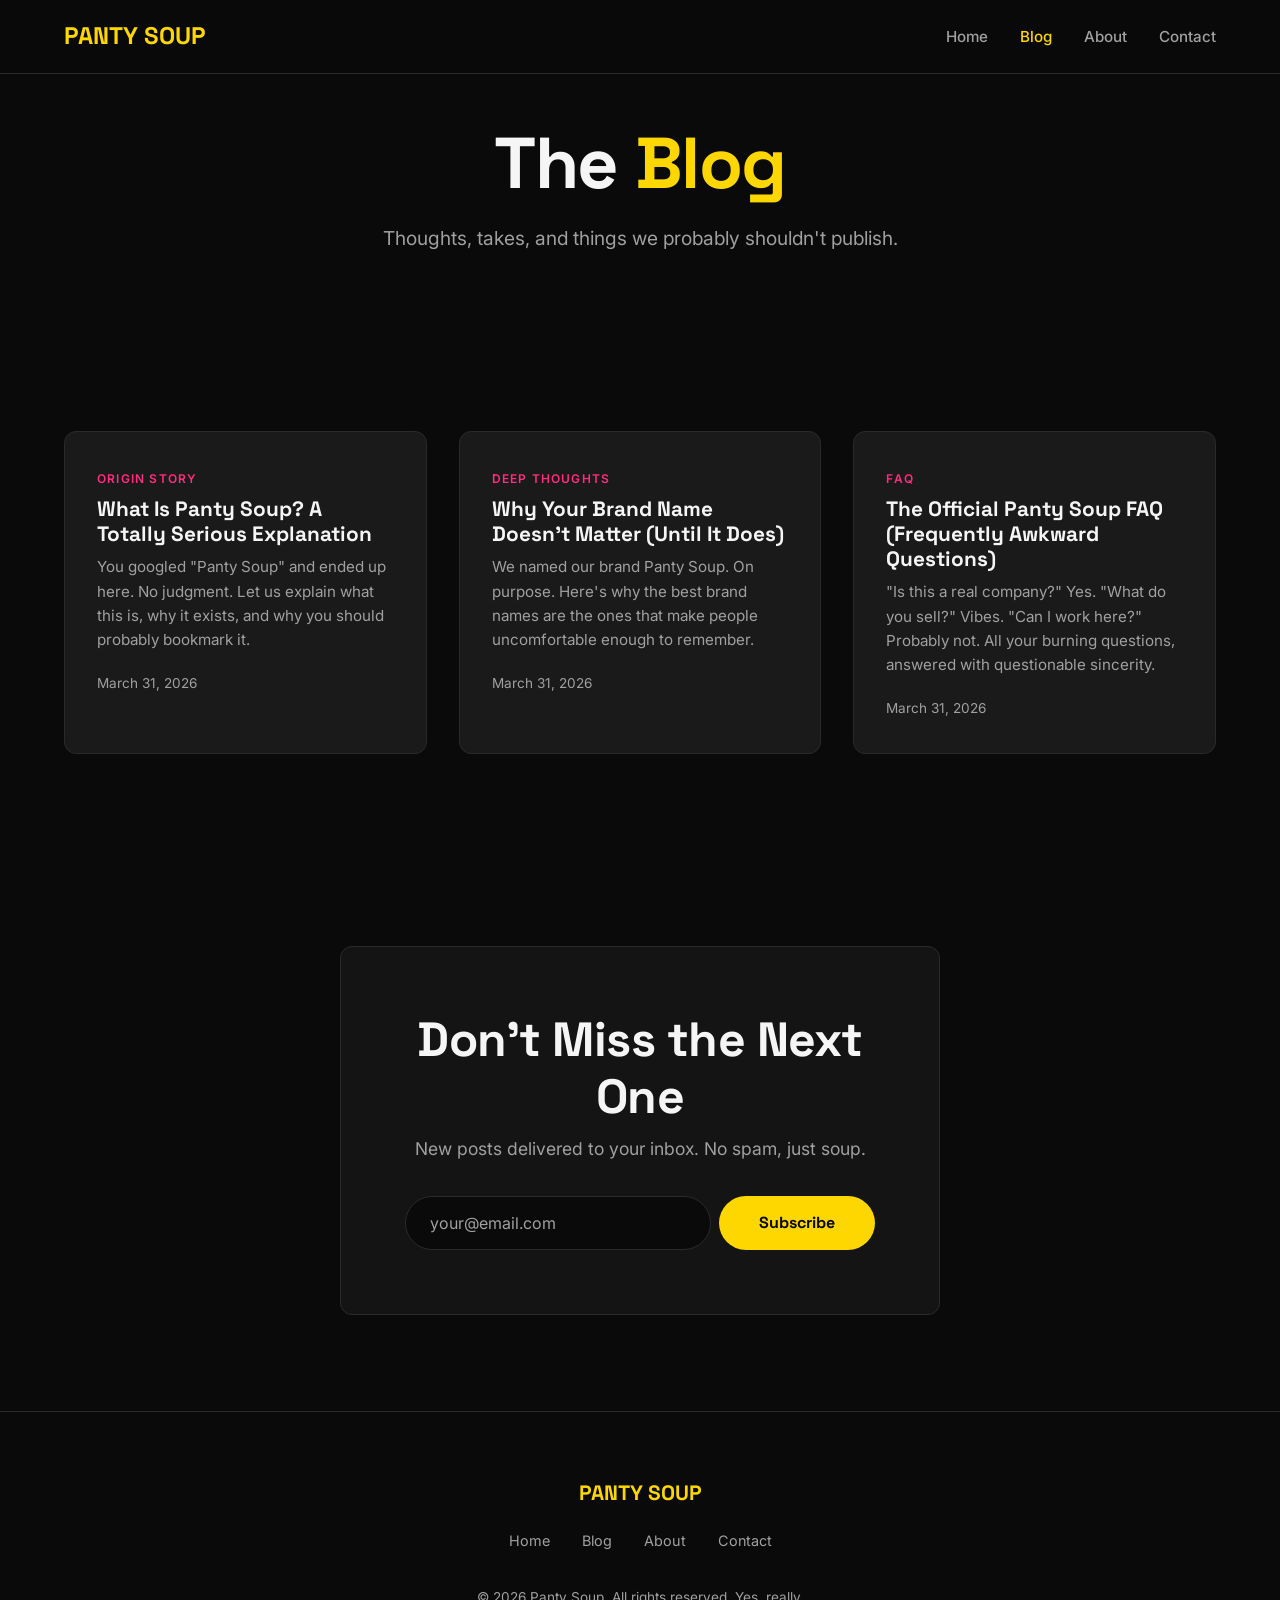
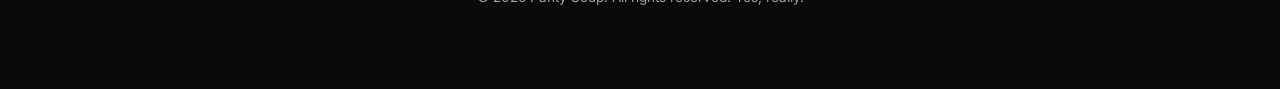
==== blog/index.html @ 55fd9676 "Initial launch: Panty Soup brand site with homepage, about, blog, 3 seed posts, SEO infrastructure" ====
<!DOCTYPE html>
<html lang="en">
<head>
  <meta charset="UTF-8">
  <meta name="viewport" content="width=device-width, initial-scale=1.0">
  <title>Panty Soup Blog — Comedy, Chaos, and Questionable Content</title>
  <meta name="description" content="The Panty Soup blog. Articles about branding, humor, the internet, and things that probably shouldn't be published. Read at your own risk.">
  <meta name="keywords" content="panty soup blog, funny articles, comedy blog, humor brand blog, absurdist content">
  <link rel="canonical" href="https://pantysoup.co/blog/">

  <!-- OpenGraph -->
  <meta property="og:title" content="Panty Soup Blog — Comedy, Chaos, and Questionable Content">
  <meta property="og:description" content="Articles about branding, humor, the internet, and things that probably shouldn't be published.">
  <meta property="og:url" content="https://pantysoup.co/blog/">
  <meta property="og:type" content="website">
  <meta property="og:site_name" content="Panty Soup">

  <!-- Twitter Card -->
  <meta name="twitter:card" content="summary_large_image">
  <meta name="twitter:title" content="Panty Soup Blog — Comedy, Chaos, and Questionable Content">
  <meta name="twitter:description" content="Articles about branding, humor, the internet, and things that probably shouldn't be published.">

  <!-- Fonts -->
  <link rel="preconnect" href="https://fonts.googleapis.com">
  <link rel="preconnect" href="https://fonts.gstatic.com" crossorigin>
  <link href="https://fonts.googleapis.com/css2?family=Inter:wght@400;500;600&family=Space+Grotesk:wght@500;700&display=swap" rel="stylesheet">

  <link rel="stylesheet" href="../styles.css">
</head>
<body>

  <!-- Navigation -->
  <nav class="nav" aria-label="Main navigation">
    <div class="container nav__inner">
      <a href="/" class="nav__logo" aria-label="Panty Soup Home">PANTY SOUP</a>
      <ul class="nav__links">
        <li><a href="/">Home</a></li>
        <li><a href="/blog/" class="active">Blog</a></li>
        <li><a href="/about.html">About</a></li>
        <li><a href="/contact.html">Contact</a></li>
      </ul>
      <button class="nav__hamburger" aria-label="Toggle navigation menu" aria-expanded="false">
        <span></span>
        <span></span>
        <span></span>
      </button>
    </div>
  </nav>

  <!-- Page Header -->
  <section class="page-header">
    <div class="container">
      <h1 class="page-header__title">The <span class="highlight">Blog</span></h1>
      <p class="page-header__subtitle">Thoughts, takes, and things we probably shouldn't publish.</p>
    </div>
  </section>

  <!-- Blog Listing -->
  <section>
    <div class="container">
      <div class="blog-grid">

        <article class="blog-card">
          <div class="blog-card__content">
            <span class="blog-card__tag">Origin Story</span>
            <h3 class="blog-card__title">
              <a href="/blog/what-is-panty-soup.html">What Is Panty Soup? A Totally Serious Explanation</a>
            </h3>
            <p class="blog-card__excerpt">
              You googled "Panty Soup" and ended up here. No judgment. Let us explain what this is, why it exists, and why you should probably bookmark it.
            </p>
            <span class="blog-card__meta">March 31, 2026</span>
          </div>
        </article>

        <article class="blog-card">
          <div class="blog-card__content">
            <span class="blog-card__tag">Deep Thoughts</span>
            <h3 class="blog-card__title">
              <a href="/blog/why-brand-names-dont-matter.html">Why Your Brand Name Doesn't Matter (Until It Does)</a>
            </h3>
            <p class="blog-card__excerpt">
              We named our brand Panty Soup. On purpose. Here's why the best brand names are the ones that make people uncomfortable enough to remember.
            </p>
            <span class="blog-card__meta">March 31, 2026</span>
          </div>
        </article>

        <article class="blog-card">
          <div class="blog-card__content">
            <span class="blog-card__tag">FAQ</span>
            <h3 class="blog-card__title">
              <a href="/blog/panty-soup-faq.html">The Official Panty Soup FAQ (Frequently Awkward Questions)</a>
            </h3>
            <p class="blog-card__excerpt">
              "Is this a real company?" Yes. "What do you sell?" Vibes. "Can I work here?" Probably not. All your burning questions, answered with questionable sincerity.
            </p>
            <span class="blog-card__meta">March 31, 2026</span>
          </div>
        </article>

      </div>
    </div>
  </section>

  <!-- Email Signup -->
  <section>
    <div class="container">
      <div class="signup">
        <h2 class="signup__title">Don't Miss the Next One</h2>
        <p class="signup__subtitle">New posts delivered to your inbox. No spam, just soup.</p>
        <form class="signup__form" action="https://formspree.io/f/YOUR_FORM_ID" method="POST">
          <input type="email" name="email" class="signup__input" placeholder="your@email.com" required aria-label="Email address">
          <button type="submit" class="btn btn--primary">Subscribe</button>
        </form>
      </div>
    </div>
  </section>

  <!-- Footer -->
  <footer class="footer">
    <div class="container">
      <p class="footer__brand">PANTY SOUP</p>
      <ul class="footer__links">
        <li><a href="/">Home</a></li>
        <li><a href="/blog/">Blog</a></li>
        <li><a href="/about.html">About</a></li>
        <li><a href="/contact.html">Contact</a></li>
      </ul>
      <p class="footer__copy">&copy; <span id="year"></span> Panty Soup. All rights reserved. Yes, really.</p>
    </div>
  </footer>

  <script src="../script.js"></script>
</body>
</html>
---- styles.css ----
/* ============================================
   PANTY SOUP — Brand Design System
   ============================================ */

/* CSS Custom Properties */
:root {
  --color-bg: #0a0a0a;
  --color-bg-alt: #141414;
  --color-bg-card: #1a1a1a;
  --color-text: #f5f5f5;
  --color-text-muted: #a0a0a0;
  --color-primary: #FFD700;
  --color-accent: #FF2D7B;
  --color-border: #2a2a2a;
  --font-display: 'Space Grotesk', sans-serif;
  --font-body: 'Inter', sans-serif;
  --max-width: 1200px;
  --max-width-content: 800px;
  --spacing-xs: 0.5rem;
  --spacing-sm: 1rem;
  --spacing-md: 2rem;
  --spacing-lg: 4rem;
  --spacing-xl: 6rem;
  --radius: 12px;
  --transition: 0.3s ease;
}

/* Reset */
*, *::before, *::after {
  margin: 0;
  padding: 0;
  box-sizing: border-box;
}

html {
  scroll-behavior: smooth;
  font-size: 16px;
}

body {
  font-family: var(--font-body);
  background-color: var(--color-bg);
  color: var(--color-text);
  line-height: 1.7;
  -webkit-font-smoothing: antialiased;
  -moz-osx-font-smoothing: grayscale;
}

img {
  max-width: 100%;
  height: auto;
  display: block;
}

a {
  color: var(--color-primary);
  text-decoration: none;
  transition: color var(--transition);
}

a:hover {
  color: var(--color-accent);
}

/* ============================================
   Typography
   ============================================ */

h1, h2, h3, h4 {
  font-family: var(--font-display);
  font-weight: 700;
  line-height: 1.2;
}

h1 {
  font-size: clamp(2.5rem, 6vw, 4.5rem);
  letter-spacing: -0.02em;
}

h2 {
  font-size: clamp(1.8rem, 4vw, 3rem);
  letter-spacing: -0.01em;
}

h3 {
  font-size: clamp(1.3rem, 2.5vw, 1.8rem);
}

p {
  font-size: 1.1rem;
  margin-bottom: var(--spacing-sm);
}

/* ============================================
   Layout
   ============================================ */

.container {
  width: 90%;
  max-width: var(--max-width);
  margin: 0 auto;
}

.container--narrow {
  max-width: var(--max-width-content);
}

section {
  padding: var(--spacing-xl) 0;
}

/* ============================================
   Navigation
   ============================================ */

.nav {
  position: fixed;
  top: 0;
  left: 0;
  right: 0;
  z-index: 1000;
  background-color: rgba(10, 10, 10, 0.95);
  backdrop-filter: blur(10px);
  -webkit-backdrop-filter: blur(10px);
  border-bottom: 1px solid var(--color-border);
  padding: var(--spacing-sm) 0;
}

.nav__inner {
  display: flex;
  justify-content: space-between;
  align-items: center;
}

.nav__logo {
  font-family: var(--font-display);
  font-size: 1.5rem;
  font-weight: 700;
  color: var(--color-primary);
  text-decoration: none;
}

.nav__logo:hover {
  color: var(--color-accent);
}

.nav__links {
  display: flex;
  list-style: none;
  gap: var(--spacing-md);
}

.nav__links a {
  color: var(--color-text-muted);
  font-size: 0.95rem;
  font-weight: 500;
  text-decoration: none;
  transition: color var(--transition);
}

.nav__links a:hover,
.nav__links a.active {
  color: var(--color-primary);
}

.nav__hamburger {
  display: none;
  flex-direction: column;
  gap: 5px;
  background: none;
  border: none;
  cursor: pointer;
  padding: 5px;
}

.nav__hamburger span {
  display: block;
  width: 25px;
  height: 2px;
  background-color: var(--color-text);
  transition: all var(--transition);
}

/* Mobile nav */
@media (max-width: 768px) {
  .nav__hamburger {
    display: flex;
  }

  .nav__links {
    position: fixed;
    top: 60px;
    left: 0;
    right: 0;
    bottom: 0;
    background-color: var(--color-bg);
    flex-direction: column;
    align-items: center;
    justify-content: center;
    gap: var(--spacing-lg);
    transform: translateX(100%);
    transition: transform var(--transition);
  }

  .nav__links.active {
    transform: translateX(0);
  }

  .nav__links a {
    font-size: 1.5rem;
  }

  .nav__hamburger.active span:nth-child(1) {
    transform: rotate(45deg) translate(5px, 5px);
  }

  .nav__hamburger.active span:nth-child(2) {
    opacity: 0;
  }

  .nav__hamburger.active span:nth-child(3) {
    transform: rotate(-45deg) translate(5px, -5px);
  }
}

/* ============================================
   Hero Section
   ============================================ */

.hero {
  min-height: 100vh;
  display: flex;
  align-items: center;
  justify-content: center;
  text-align: center;
  padding-top: 80px;
  position: relative;
  overflow: hidden;
}

.hero::before {
  content: '';
  position: absolute;
  top: -50%;
  left: -50%;
  width: 200%;
  height: 200%;
  background: radial-gradient(
    circle at 50% 50%,
    rgba(255, 215, 0, 0.06) 0%,
    rgba(255, 45, 123, 0.03) 30%,
    transparent 60%
  );
  animation: hero-glow 8s ease-in-out infinite alternate;
}

@keyframes hero-glow {
  0% { transform: translate(0, 0); }
  100% { transform: translate(2%, -2%); }
}

.hero__content {
  position: relative;
  z-index: 1;
}

.hero__tagline {
  font-size: clamp(1rem, 2vw, 1.3rem);
  color: var(--color-accent);
  font-weight: 600;
  text-transform: uppercase;
  letter-spacing: 0.15em;
  margin-bottom: var(--spacing-sm);
}

.hero__title {
  margin-bottom: var(--spacing-md);
}

.hero__title .highlight {
  color: var(--color-primary);
}

.hero__subtitle {
  font-size: clamp(1.1rem, 2vw, 1.4rem);
  color: var(--color-text-muted);
  max-width: 600px;
  margin: 0 auto var(--spacing-lg);
  line-height: 1.8;
}

/* ============================================
   Buttons & CTAs
   ============================================ */

.btn {
  display: inline-block;
  padding: 1rem 2.5rem;
  border-radius: 50px;
  font-family: var(--font-display);
  font-weight: 700;
  font-size: 1rem;
  text-decoration: none;
  transition: all var(--transition);
  cursor: pointer;
  border: none;
}

.btn--primary {
  background-color: var(--color-primary);
  color: var(--color-bg);
}

.btn--primary:hover {
  background-color: var(--color-accent);
  color: #fff;
  transform: translateY(-2px);
  box-shadow: 0 8px 25px rgba(255, 45, 123, 0.3);
}

.btn--outline {
  background: transparent;
  border: 2px solid var(--color-primary);
  color: var(--color-primary);
}

.btn--outline:hover {
  background-color: var(--color-primary);
  color: var(--color-bg);
  transform: translateY(-2px);
}

/* ============================================
   Email Signup
   ============================================ */

.signup {
  background-color: var(--color-bg-alt);
  border: 1px solid var(--color-border);
  border-radius: var(--radius);
  padding: var(--spacing-lg);
  text-align: center;
  max-width: 600px;
  margin: 0 auto;
}

.signup__title {
  margin-bottom: var(--spacing-xs);
}

.signup__subtitle {
  color: var(--color-text-muted);
  margin-bottom: var(--spacing-md);
}

.signup__form {
  display: flex;
  gap: var(--spacing-xs);
}

.signup__input {
  flex: 1;
  padding: 1rem 1.5rem;
  border-radius: 50px;
  border: 1px solid var(--color-border);
  background-color: var(--color-bg);
  color: var(--color-text);
  font-family: var(--font-body);
  font-size: 1rem;
  outline: none;
  transition: border-color var(--transition);
}

.signup__input:focus {
  border-color: var(--color-primary);
}

.signup__input::placeholder {
  color: var(--color-text-muted);
}

@media (max-width: 500px) {
  .signup__form {
    flex-direction: column;
  }

  .signup__form .btn {
    width: 100%;
  }
}

/* ============================================
   Blog Cards
   ============================================ */

.blog-grid {
  display: grid;
  grid-template-columns: repeat(auto-fill, minmax(340px, 1fr));
  gap: var(--spacing-md);
}

.blog-card {
  background-color: var(--color-bg-card);
  border: 1px solid var(--color-border);
  border-radius: var(--radius);
  overflow: hidden;
  transition: all var(--transition);
}

.blog-card:hover {
  border-color: var(--color-primary);
  transform: translateY(-4px);
  box-shadow: 0 12px 40px rgba(255, 215, 0, 0.08);
}

.blog-card__image {
  width: 100%;
  height: 200px;
  object-fit: cover;
  background-color: var(--color-bg-alt);
}

.blog-card__content {
  padding: var(--spacing-md);
}

.blog-card__tag {
  display: inline-block;
  font-size: 0.75rem;
  font-weight: 600;
  text-transform: uppercase;
  letter-spacing: 0.1em;
  color: var(--color-accent);
  margin-bottom: var(--spacing-xs);
}

.blog-card__title {
  font-size: 1.3rem;
  margin-bottom: var(--spacing-xs);
}

.blog-card__title a {
  color: var(--color-text);
  text-decoration: none;
}

.blog-card__title a:hover {
  color: var(--color-primary);
}

.blog-card__excerpt {
  color: var(--color-text-muted);
  font-size: 0.95rem;
  line-height: 1.6;
  margin-bottom: var(--spacing-sm);
}

.blog-card__meta {
  font-size: 0.85rem;
  color: var(--color-text-muted);
}

/* ============================================
   Blog Post (Article Page)
   ============================================ */

.article {
  padding-top: 120px;
  padding-bottom: var(--spacing-xl);
}

.article__header {
  text-align: center;
  margin-bottom: var(--spacing-lg);
}

.article__tag {
  display: inline-block;
  font-size: 0.8rem;
  font-weight: 600;
  text-transform: uppercase;
  letter-spacing: 0.1em;
  color: var(--color-accent);
  margin-bottom: var(--spacing-sm);
}

.article__title {
  margin-bottom: var(--spacing-sm);
}

.article__meta {
  color: var(--color-text-muted);
  font-size: 0.95rem;
}

.article__body {
  font-size: 1.1rem;
  line-height: 1.9;
}

.article__body h2 {
  margin-top: var(--spacing-lg);
  margin-bottom: var(--spacing-sm);
}

.article__body h3 {
  margin-top: var(--spacing-md);
  margin-bottom: var(--spacing-xs);
}

.article__body p {
  margin-bottom: var(--spacing-md);
}

.article__body ul,
.article__body ol {
  margin-bottom: var(--spacing-md);
  padding-left: var(--spacing-md);
}

.article__body li {
  margin-bottom: var(--spacing-xs);
}

.article__body blockquote {
  border-left: 3px solid var(--color-primary);
  padding-left: var(--spacing-md);
  margin: var(--spacing-md) 0;
  color: var(--color-text-muted);
  font-style: italic;
}

/* ============================================
   Featured Section
   ============================================ */

.featured {
  background-color: var(--color-bg-alt);
  border-top: 1px solid var(--color-border);
  border-bottom: 1px solid var(--color-border);
}

.featured__header {
  text-align: center;
  margin-bottom: var(--spacing-lg);
}

.featured__header h2 .highlight {
  color: var(--color-primary);
}

/* ============================================
   About Section / Page
   ============================================ */

.about-hero {
  padding-top: 120px;
  text-align: center;
}

.about-hero__title .highlight {
  color: var(--color-primary);
}

.about-content {
  font-size: 1.15rem;
  line-height: 1.9;
}

.about-content p {
  margin-bottom: var(--spacing-md);
}

/* ============================================
   Contact
   ============================================ */

.contact-form {
  max-width: 600px;
  margin: 0 auto;
}

.form-group {
  margin-bottom: var(--spacing-md);
}

.form-group label {
  display: block;
  font-weight: 600;
  margin-bottom: var(--spacing-xs);
  color: var(--color-text);
}

.form-group input,
.form-group textarea {
  width: 100%;
  padding: 1rem;
  border-radius: var(--radius);
  border: 1px solid var(--color-border);
  background-color: var(--color-bg-alt);
  color: var(--color-text);
  font-family: var(--font-body);
  font-size: 1rem;
  outline: none;
  transition: border-color var(--transition);
}

.form-group input:focus,
.form-group textarea:focus {
  border-color: var(--color-primary);
}

.form-group textarea {
  min-height: 150px;
  resize: vertical;
}

/* ============================================
   Footer
   ============================================ */

.footer {
  border-top: 1px solid var(--color-border);
  padding: var(--spacing-lg) 0;
  text-align: center;
}

.footer__brand {
  font-family: var(--font-display);
  font-size: 1.3rem;
  font-weight: 700;
  color: var(--color-primary);
  margin-bottom: var(--spacing-sm);
}

.footer__links {
  list-style: none;
  display: flex;
  justify-content: center;
  gap: var(--spacing-md);
  margin-bottom: var(--spacing-md);
}

.footer__links a {
  color: var(--color-text-muted);
  font-size: 0.9rem;
}

.footer__links a:hover {
  color: var(--color-primary);
}

.footer__copy {
  color: var(--color-text-muted);
  font-size: 0.85rem;
}

/* ============================================
   404 Page
   ============================================ */

.four-oh-four {
  min-height: 100vh;
  display: flex;
  align-items: center;
  justify-content: center;
  text-align: center;
}

.four-oh-four__code {
  font-family: var(--font-display);
  font-size: clamp(6rem, 15vw, 12rem);
  font-weight: 700;
  color: var(--color-primary);
  line-height: 1;
  margin-bottom: var(--spacing-sm);
}

.four-oh-four__message {
  font-size: 1.3rem;
  color: var(--color-text-muted);
  margin-bottom: var(--spacing-md);
}

/* ============================================
   Page Header (for inner pages)
   ============================================ */

.page-header {
  padding-top: 120px;
  padding-bottom: var(--spacing-lg);
  text-align: center;
}

.page-header__title .highlight {
  color: var(--color-primary);
}

.page-header__subtitle {
  color: var(--color-text-muted);
  font-size: 1.2rem;
  margin-top: var(--spacing-sm);
}

/* ============================================
   Utility Classes
   ============================================ */

.text-center { text-align: center; }
.text-muted { color: var(--color-text-muted); }
.mt-sm { margin-top: var(--spacing-sm); }
.mt-md { margin-top: var(--spacing-md); }
.mt-lg { margin-top: var(--spacing-lg); }
.mb-sm { margin-bottom: var(--spacing-sm); }
.mb-md { margin-bottom: var(--spacing-md); }
.mb-lg { margin-bottom: var(--spacing-lg); }

/* ============================================
   Responsive
   ============================================ */

@media (max-width: 768px) {
  section {
    padding: var(--spacing-lg) 0;
  }

  .signup {
    padding: var(--spacing-md);
  }

  .blog-grid {
    grid-template-columns: 1fr;
  }

  .footer__links {
    flex-direction: column;
    gap: var(--spacing-sm);
  }
}
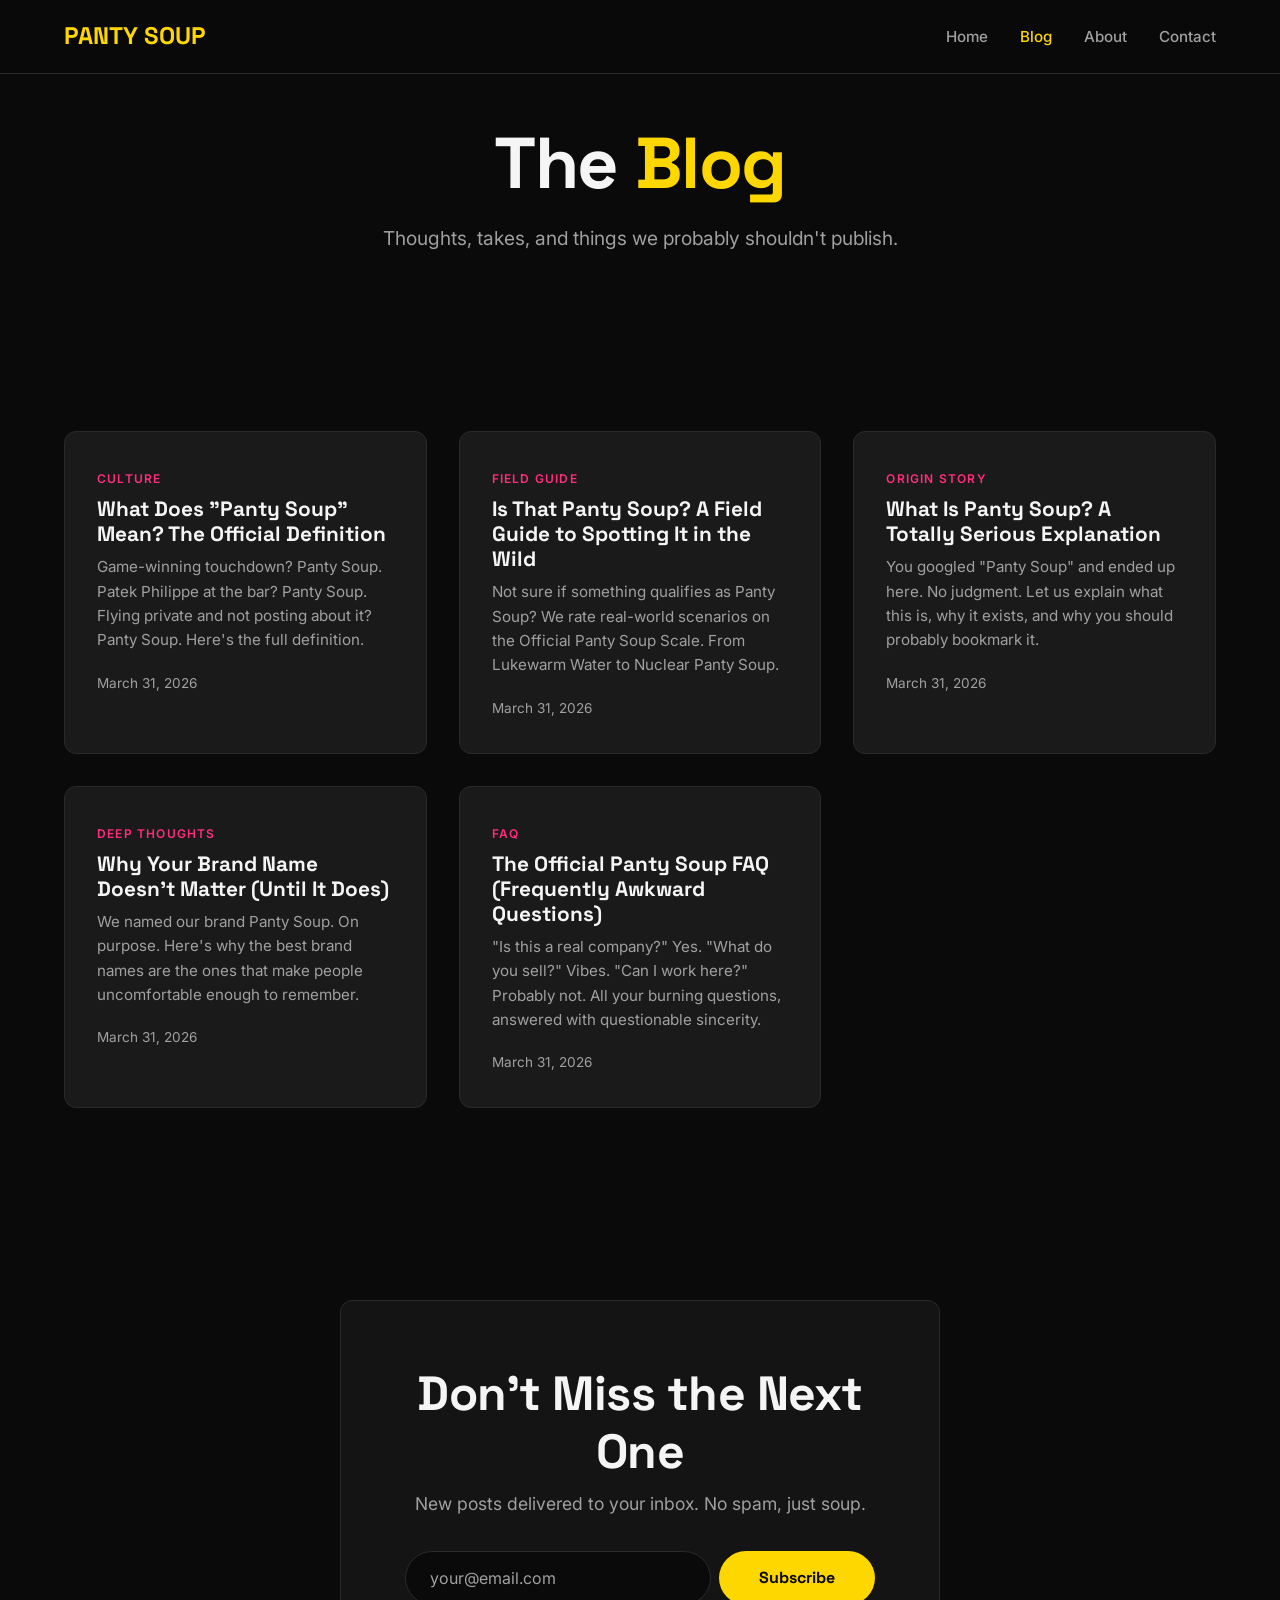
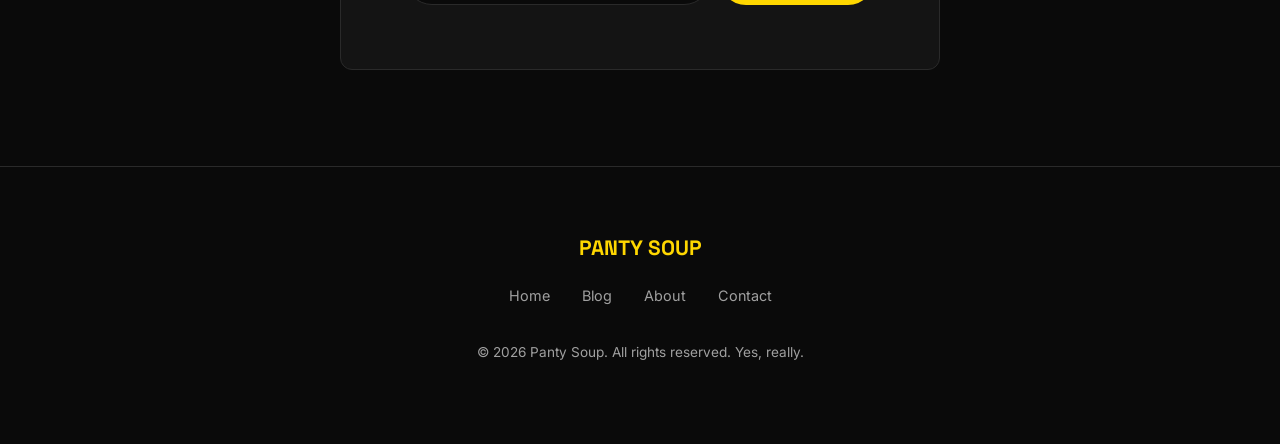
==== commit 33777bcd: "Add 2 new blog posts: Panty Soup definition and field guide, update homepage and sitemap" ====
--- a/blog/index.html
+++ b/blog/index.html
@@ -59,6 +59,32 @@
   <section>
     <div class="container">
       <div class="blog-grid">
+
+        <article class="blog-card">
+          <div class="blog-card__content">
+            <span class="blog-card__tag">Culture</span>
+            <h3 class="blog-card__title">
+              <a href="/blog/what-does-panty-soup-mean.html">What Does "Panty Soup" Mean? The Official Definition</a>
+            </h3>
+            <p class="blog-card__excerpt">
+              Game-winning touchdown? Panty Soup. Patek Philippe at the bar? Panty Soup. Flying private and not posting about it? Panty Soup. Here's the full definition.
+            </p>
+            <span class="blog-card__meta">March 31, 2026</span>
+          </div>
+        </article>
+
+        <article class="blog-card">
+          <div class="blog-card__content">
+            <span class="blog-card__tag">Field Guide</span>
+            <h3 class="blog-card__title">
+              <a href="/blog/is-that-panty-soup.html">Is That Panty Soup? A Field Guide to Spotting It in the Wild</a>
+            </h3>
+            <p class="blog-card__excerpt">
+              Not sure if something qualifies as Panty Soup? We rate real-world scenarios on the Official Panty Soup Scale. From Lukewarm Water to Nuclear Panty Soup.
+            </p>
+            <span class="blog-card__meta">March 31, 2026</span>
+          </div>
+        </article>
 
         <article class="blog-card">
           <div class="blog-card__content">
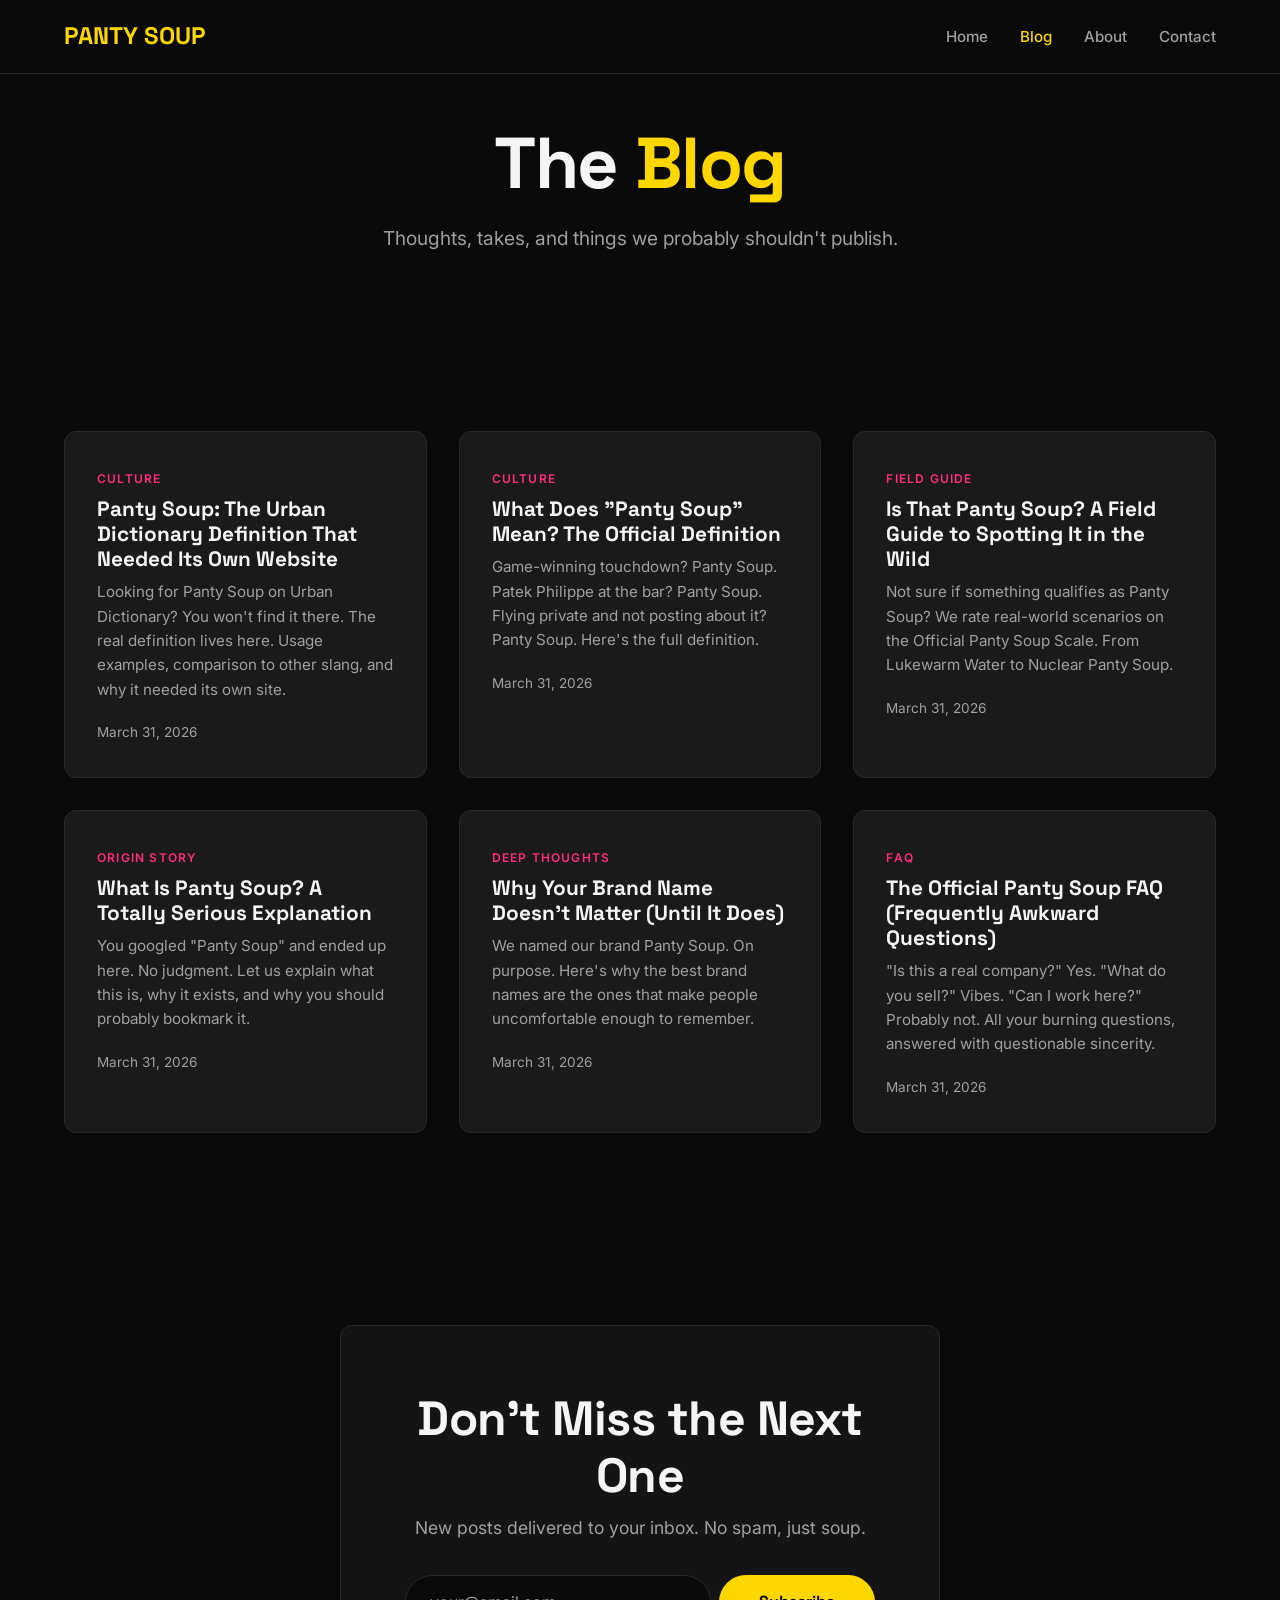
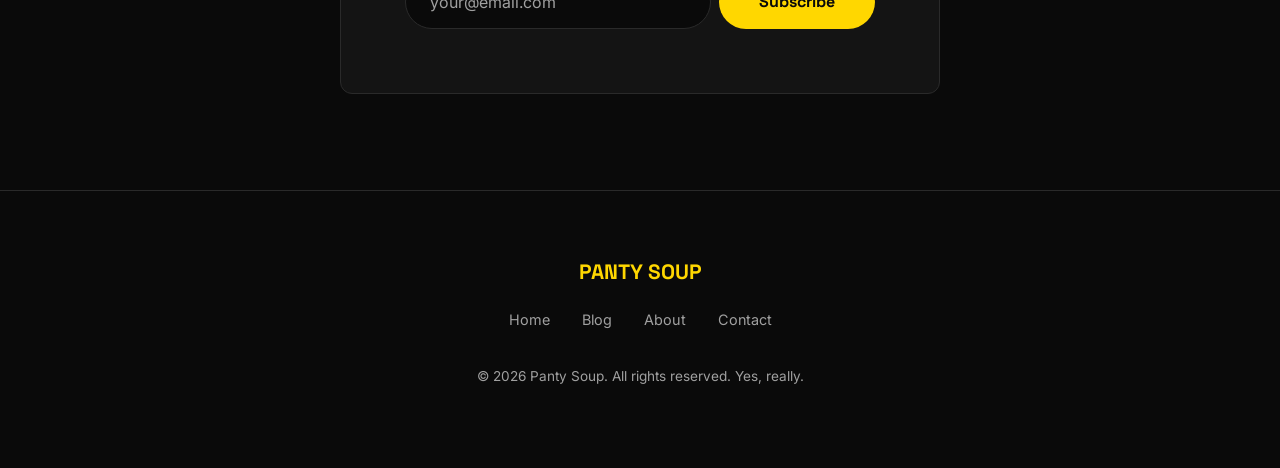
==== commit adfcea65: "Add Panty Soup Urban Dictionary blog post, target urban dictionary keyword" ====
--- a/blog/index.html
+++ b/blog/index.html
@@ -59,6 +59,19 @@
   <section>
     <div class="container">
       <div class="blog-grid">
+
+        <article class="blog-card">
+          <div class="blog-card__content">
+            <span class="blog-card__tag">Culture</span>
+            <h3 class="blog-card__title">
+              <a href="/blog/panty-soup-urban-dictionary.html">Panty Soup: The Urban Dictionary Definition That Needed Its Own Website</a>
+            </h3>
+            <p class="blog-card__excerpt">
+              Looking for Panty Soup on Urban Dictionary? You won't find it there. The real definition lives here. Usage examples, comparison to other slang, and why it needed its own site.
+            </p>
+            <span class="blog-card__meta">March 31, 2026</span>
+          </div>
+        </article>
 
         <article class="blog-card">
           <div class="blog-card__content">
